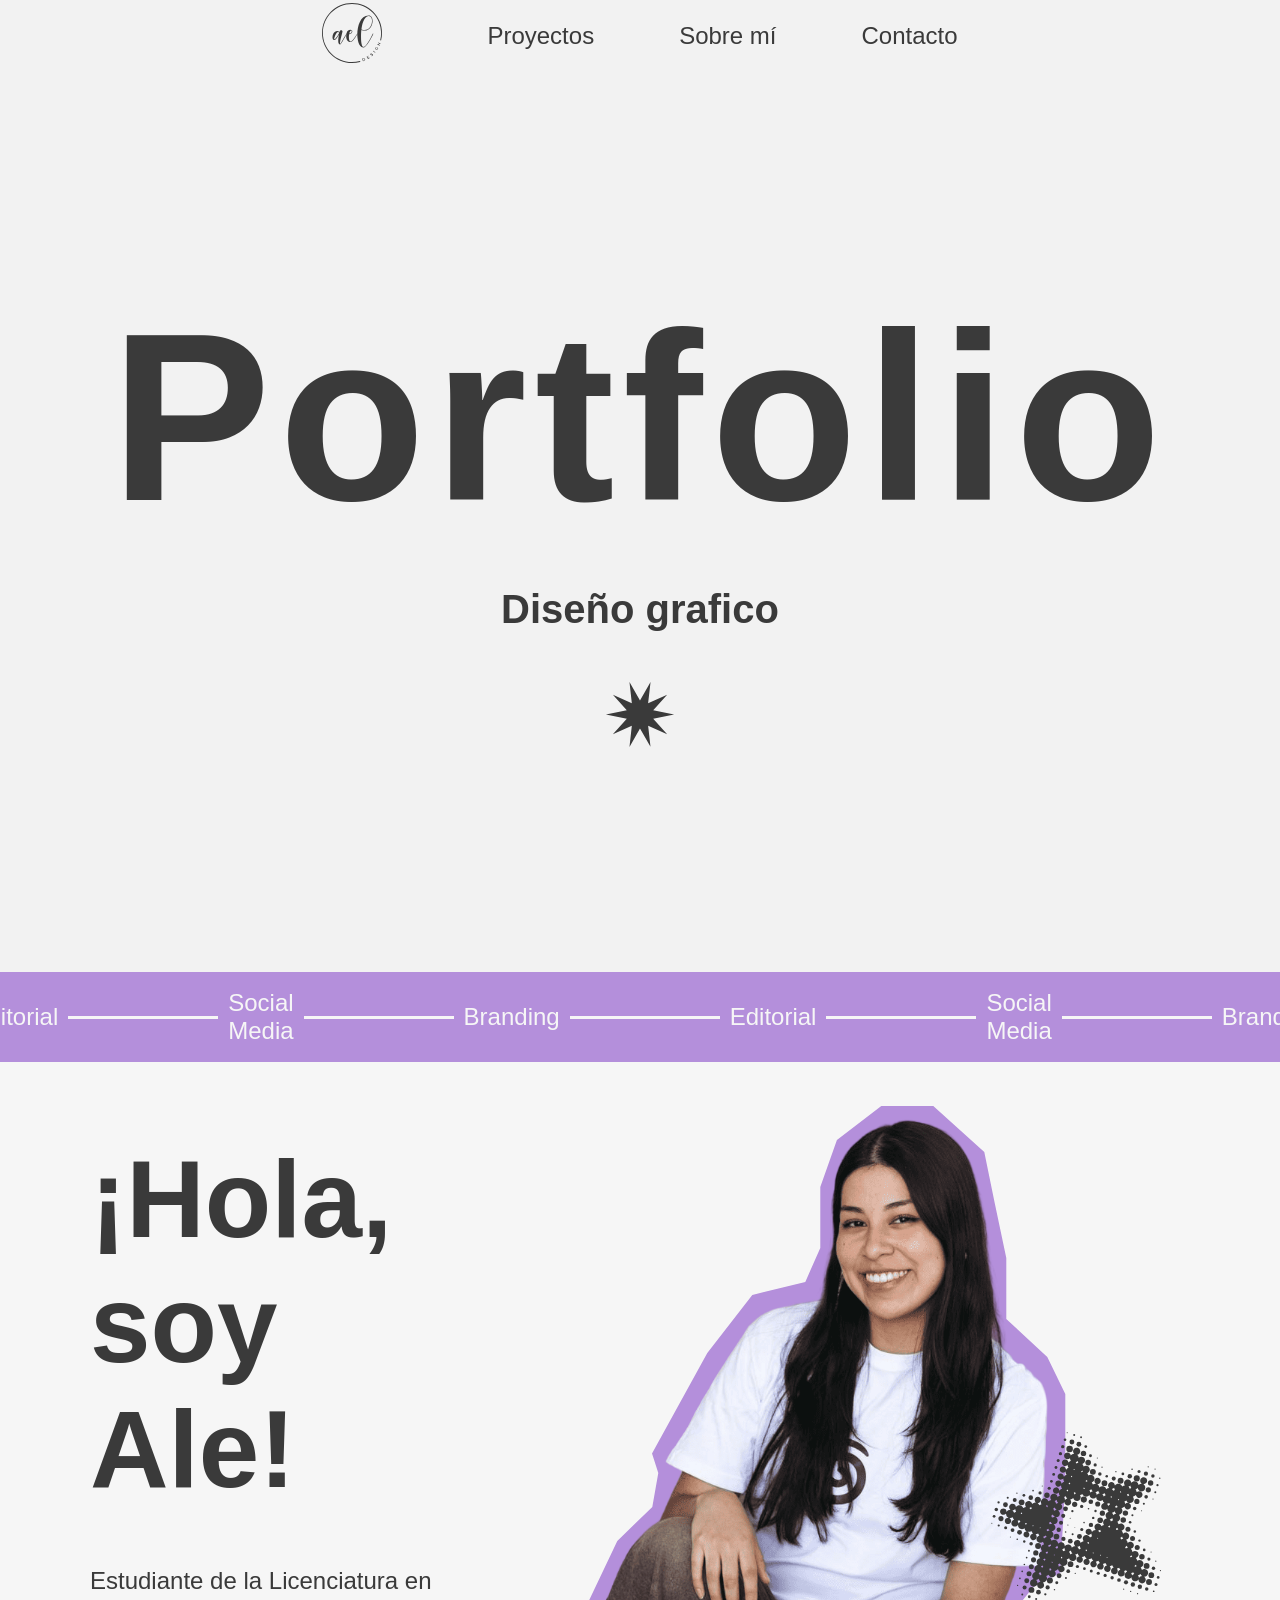
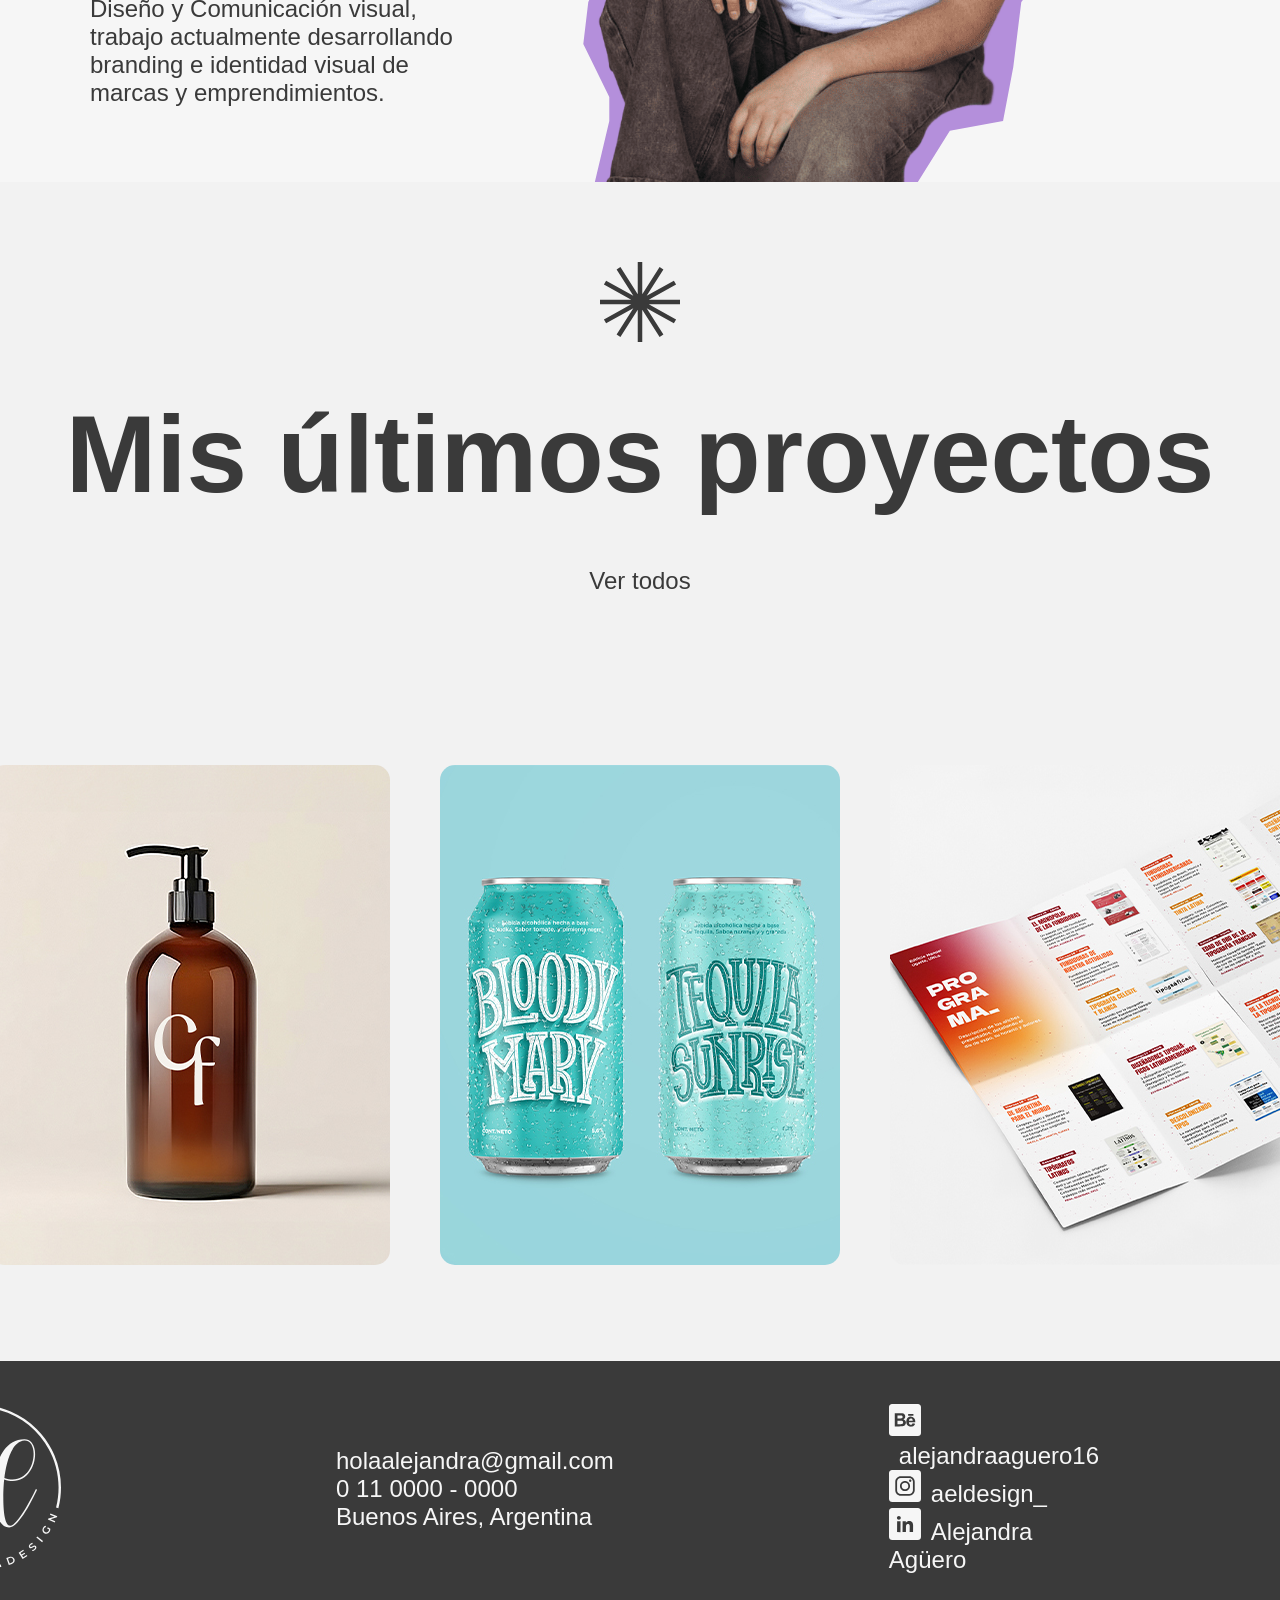
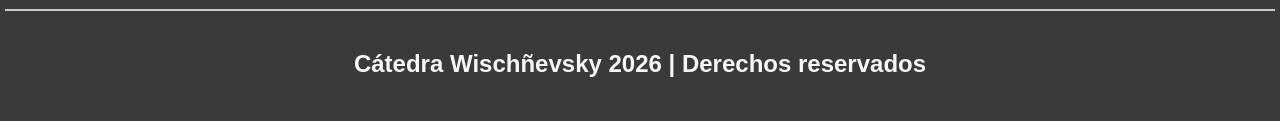
==== index.html @ f263f350 "commit" ====
<!DOCTYPE html>
<html>

<head>
    <meta charset="UTF-8" />
    <title>Portfolio Alejandra Agüero</title>
    <link rel="icon" type="image/x-icon" href="img/logo_estrella.ico">
    <link href="estilos.css" rel="stylesheet" type="text/css">

    <script>
        function cambiarDisplay(visibilidadNueva) {
            document.getElementById("galeria").style.display = visibilidadNueva
        }
        function mostrarGaleria() {
            cambiarDisplay('flex')
        }
        function ocultarGaleria() {
            cambiarDisplay('none')
        }
    </script>
</head>

<body>
    <header>
        <a href="index.html"><img src="img/logo-ael.svg" alt="Logotipo Ael" width="60" height="60" /></a>
        <nav>
            <a href="proyectos.html">Proyectos</a>
            <a href="#">Sobre mí</a>
            <a href="contacto.html">Contacto</a>
        </nav>
    </header>

    <main>
        <section id="hero">
            <h1>Portfolio</h1>
            <h3>Diseño grafico</h3>
            <img src="img/estrella-icono.svg" alt="" width="70" height="65" />
        </section>

        <section id="banner">
            <p>Branding</p>
            <img src="img/linea-blanca-corta.svg" alt="" width="150" height="3" />
            <p>Editorial</p>
            <img src="img/linea-blanca-corta.svg" alt="" width="150" height="3" />
            <p>Social Media</p>
            <img src="img/linea-blanca-corta.svg" alt="" width="150" height="3" />
            <p>Branding</p>
            <img src="img/linea-blanca-corta.svg" alt="" width="150" height="3" />
            <p>Editorial</p>
            <img src="img/linea-blanca-corta.svg" alt="" width="150" height="3" />
            <p>Social Media</p>
            <img src="img/linea-blanca-corta.svg" alt="" width="150" height="3" />
            <p>Branding</p>
            <img src="img/linea-blanca-corta.svg" alt="" width="150" height="3" />
            <p>Editorial</p>
        </section>

        <article id="intro">
            <div id="textos">
                <h2>¡Hola, soy Ale!</h2>
                <p>Estudiante de la Licenciatura en Diseño y Comunicación visual, trabajo actualmente desarrollando
                    branding e identidad visual de marcas y emprendimientos.</p>
            </div>
            <div id="foto">
                <img src="img/foto-ale.svg" alt="" width="670" height="695" />
            </div>
        </article>

        <div id="titulos">
            <img src="img/sol-icono.svg" alt="" width="80" height="80" />
            <h2>Mis últimos proyectos</h2>
            <p>Ver todos</p>
        </div>

        <section id="miniaturas">
            <a href="#foto-1"><img src="img/galeria/foto-1-thumbnail.jpg" width="400px" height="500px"
                    alt="Casa Foresta" onClick="mostrarGaleria()"></a>
            <a href="#foto-2"><img src="img/galeria/foto-2-thumbnail.jpg" width="400px" height="500px" alt="Piña Colada"
                    onClick="mostrarGaleria()"></a>
            <a href="#foto-3"><img src="img/galeria/foto-3-thumbnail.jpg" width="400px" height="500px"
                    alt="Exponiendo Tipografia" onClick="mostrarGaleria()"></a>
        </section>

        <section id="galeria">
            <div id="fondo-galeria">
                <ul id="galeria-oculta">
                    <li class="fraccion-galeria" id="foto-1">
                        <a href="#" class="primer-ultima-flecha"> <img src="img/galeria/back.svg" width="20px"
                                height="30px" alt="Anterior"></a>
                        <img class="close" src="img/galeria/close.svg" alt="Cerrar" width="30px" height="30px"
                            onClick="ocultarGaleria()">
                        <a href="#foto-2"><img src="img/galeria/next.svg" width="20px" height="30px"
                                alt="Siguiente"></a>
                    </li>
                    <li class="fraccion-galeria" id="foto-2">
                        <a href="#foto-1"><img src="img/galeria/back.svg" width="20px" height="30px" alt="Anterior"></a>
                        <img class="close" src="img/galeria/close.svg" alt="Cerrar" width="30px" height="30px"
                            onClick="ocultarGaleria()">
                        <a href="#foto-3"><img src="img/galeria/next.svg" width="20px" height="30px"
                                alt="Siguiente"></a>
                    </li>
                    <li class="fraccion-galeria" id="foto-3">
                        <a href="#foto-2"><img src="img/galeria/back.svg" width="20px" height="30px" alt="Anterior"></a>
                        <img class="close" src="img/galeria/close.svg" alt="Cerrar" width="30px" height="30px"
                            onClick="ocultarGaleria()">
                        <a href="#" class="primer-ultima-flecha"><img src="img/galeria/next.svg" width="20px"
                                height="30px" alt="Siguiente"></a>
                    </li>
                </ul>
            </div>
        </section>
    </main>

    <footer>
        <div id="contacto">
            <div>
                <img src="img/logo-ael-blanco.svg" alt="" width="165" height="165" />
            </div>
            <div class="info">
                <ul>
                    <li>holaalejandra@gmail.com</li>
                    <li>0 11 0000 - 0000</li>
                    <li>Buenos Aires, Argentina</li>
                </ul>
            </div>
            <div class="info">
                <div class="redes">
                    <ul>
                        <li><img src="img/icono-behance.svg" alt="" width="32" height="32" /><a
                                href="#">alejandraaguero16</a></li>
                        <li><img src="img/icono-instagram.svg" alt="" width="32" height="32" /><a
                                href="#">aeldesign_</a></li>
                        <li><img src="img/icono-linkedin.svg" alt="" width="32" height="32" /><a href="#">Alejandra
                                Agüero</a></li>

                    </ul>
                </div>
            </div>
            <ul>

        </div>
        <div>
            <img src="img/linea-blanca-larga.svg" alt="" width="1270" height="32" />
        </div>
        <h4>Cátedra Wischñevsky 2026 | Derechos reservados</h4>

    </footer>
</body>

</html>
---- estilos.css ----
@charset "utf-8";

@font-face {
    font-family: "Darker Grotesque Regular";
    src: url(fonts/Darker_Grotesque/DarkerGrotesque-Regular.ttf) format(ttf);
    font-weight: 500;
    font-style: normal;
}

@font-face {
    font-family: "Asta Sans Semibold";
    src: url(fonts/Asta_Sans/AstaSans-SemiBold.ttf) format(ttf);
    font-weight: 600;
    font-style: normal;
}

@font-face {
    font-family: "Asta Sans Regular";
    src: url(fonts/Asta_Sans/AstaSans-Regular.ttf) format(ttf);
    font-weight: 400;
    font-style: normal;
}

* {
    margin: 0;
    padding: 0;
    box-sizing: border-box;
    list-style: none;
    text-decoration: none;
}

body {
    background-color: #F2F2F2;
    color: #3A3A3A;
    display: flex;
    flex-direction: column;
    justify-content: space-between;
    min-height: 100vh;
    width: 100vw;
}

h1 {
    font-family: "Darker Grotesque Regular", sans-serif;
    font-size: 15rem;
    line-height: 15rem;
    letter-spacing: 0.5rem;
}

h2 {
    font-family: "Darker Grotesque Regular", sans-serif;
    font-size: 6.8rem;
}

h3 {
    font-family: "Asta Sans Semibold", sans-serif;
    font-size: 2.5rem;
}

h4,
ul,
li,
label,
input,
option {
    font-family: "Darker Grotesque Regular", sans-serif;
    font-size: 1.5rem;
}

p {
    font-family: "Asta Sans Regular", sans-serif;
    font-size: 1.5rem;
    max-width: 650px;
}

a {
    text-decoration: none;
    font-family: "Darker Grotesque Regular", sans-serif;
    font-size: 1.5rem;
    text-decoration: none;
    color: #3A3A3A;
}

header {
    height: 8vh;
    display: flex;
    align-items: center;
    justify-content: center;
    gap: 105px;
}

nav {
    display: flex;
    align-items: center;
    gap: 85px;
}

#hero {
    height: 100vh;
    display: flex;
    flex-direction: column;
    justify-content: center;
    align-items: center;
    gap: 50px;

}

#banner {
    height: 10vh;
    background-color: #B48FDB;
    color: #F6F6F6;
    display: flex;
    justify-content: center;
    align-items: center;
    align-self: stretch;
    gap: 10px;
}

#intro {
    height: 80vh;
    background-color: #F6F6F6;
    display: flex;
    padding: 0 90px;
    justify-content: center;
    align-items: center;
    gap: 60px;
}

#intro #textos {
    display: flex;
    flex-direction: column;
    justify-content: center;
    gap: 55px;
}

#intro #foto {
    height: 100%;
    display: flex;
    flex-direction: column;
    justify-content: flex-end;
}

#galeria {
    height: 130vh;
    padding-left: 90px;
    display: flex;
    flex-direction: column;
    justify-content: center;
    align-items: center;
    gap: 70px;
    align-self: stretch;
}

#galeria #titulos {
    width: 100%;
    height: 20vh;
    padding: 0 90px;
    display: flex;
    align-items: center;
    gap: 40px;
}

#galeria #fotos {
    height: 80vh;
    padding: 0 90px;
    display: flex;
    align-items: center;
    gap: 60px;
    align-self: stretch;
}

.cards {
    height: 80vh;
    display: flex;
    flex-direction: column;
    align-items: flex-start;
    gap: 15px;
    border-radius: 20px;
    display: flex;
}

.cards img {
    border-radius: 20px;
}

#barra {
    padding-left: 90px;
    display: flex;
    align-items: center;
    align-self: stretch;
    gap: 15px;
}

footer {
    height: 40vh;
    display: flex;
    flex-direction: column;
    justify-content: center;
    align-items: center;
    gap: 20px;
    background-color: #3A3A3A;
    color: #F6F6F6;
}

footer #contacto {
    display: flex;
    justify-content: center;
    align-items: center;
    gap: 275px;
}

footer .info {
    display: flex;
    justify-content: center;
    align-items: center;
    gap: 20px;

}

footer .redes {
    display: flex;
    align-items: center;
    justify-content: center;
    gap: 20px;
}

footer .redes a {
    color: #F6F6F6;
    padding: 0 10px;
}

/*galeria*/

#titulos {
    display: flex;
    flex-direction: column;
    align-items: center;
    justify-content: center;
    gap: 50px;
    padding: 80px 0;
}

#miniaturas {
    padding: 90px 0;
    display: flex;
    justify-content: center;
    gap: 50px;
}

#miniaturas img {
    border-radius: 15px;
}

#galeria {
    display: none;
    width: 100vw;
    justify-content: center;
    align-items: center;
    height: 100vh;
    position: absolute;
    top: 0;
    z-index: 10;
    padding: 0;
}

#galeria li {
    display: flex;
}

#galeria-oculta {
    display: flex;
    width: 100vw;
    max-width: 1450px;
    overflow: hidden;
    z-index: 20;
}

.fraccion-galeria {
    display: flex;
    align-items: center;
    background-repeat: no-repeat;
    background-position: center;
    width: 100vw;
    min-width: 1450px;
    height: 100vh;
    justify-content: space-between;
    border-radius: 15px;
    padding: 60px 60px;

}

.primer-ultima-flecha {
    visibility: hidden;
}

.close {
    position: absolute;
    top: 40px;
    right: 2%;
}

/*------IDS CON LAS IMÁGENES DE LA GALERÍA-------*/

#foto-1 {
    background-image: url("img/galeria/foto-1.jpg");
    border-radius: 20px;
}

#foto-2 {
    background-image: url("img/galeria/foto-2.jpg");
    border-radius: 20px;
}

#foto-3 {
    background-image: url("img/galeria/foto-3.jpg");
    border-radius: 20px;
}

#fondo-galeria {
    background-color: black;
    opacity: 0.9;
    position: fixed;
    top: 0;
    width: 100vw;
    height: 100vh;
    z-index: 0;
    display: flex;
    align-content: center;
    justify-content: center;
    background-color: #B48FDB;
}

/*segundo html: proyectos*/

#proyectos {
    display: flex;
    padding: 80px 0;
    flex-direction: column;
    align-items: center;
    gap: 50px;
}

#tituloproyec {
    display: flex;
    flex-direction: column;
    align-items: center;
    gap: 50px;
}

.proyectosvideos {
    display: flex;
    flex-direction: column;
    gap: 45px;
}

.proyectosvideos div {
    display: flex;
    align-items: baseline;
    justify-items: normal;
    gap: 25px;
}

/*tercer html: formulario*/

#formulario {
    display: flex;
    height: 100vh;
    padding: 0 90px;
    align-items: center;
    justify-content: center;
    gap: 90px;
}

#trabajemos {
    display: flex;
    width: 35%;
    padding: 80px 0 0 90px;
    flex-direction: column;
    align-items: flex-start;
    gap: 10px;
    line-height: 6rem;
}

#formtexto {
    width: 25%;
    height: 70%;
    display: flex;
    flex-direction: column;
    justify-content: center;
    align-items: center;
    gap: 20px;
    background-color: #B48FDB;
    border-radius: 20px;
}

#formtexto div {
    margin-top: 20px;
    width: 100%;
}

input,
textarea,
#Opciones {
    background-color: #F2F2F2;
    width: 100%;
    border-radius: 15px;
    border-style: none;
    height: 60px;
    padding: 20px;
}

textarea {
    height: 150px;
}

.boton-form,
button {
    width: 100%;
    text-align: center;
    background-color: #3A3A3A;
    color: #F2F2F2;
    border-radius: 15px;
    border-style: none;
    padding: 20px;
}

/*media queries*/

@media queries
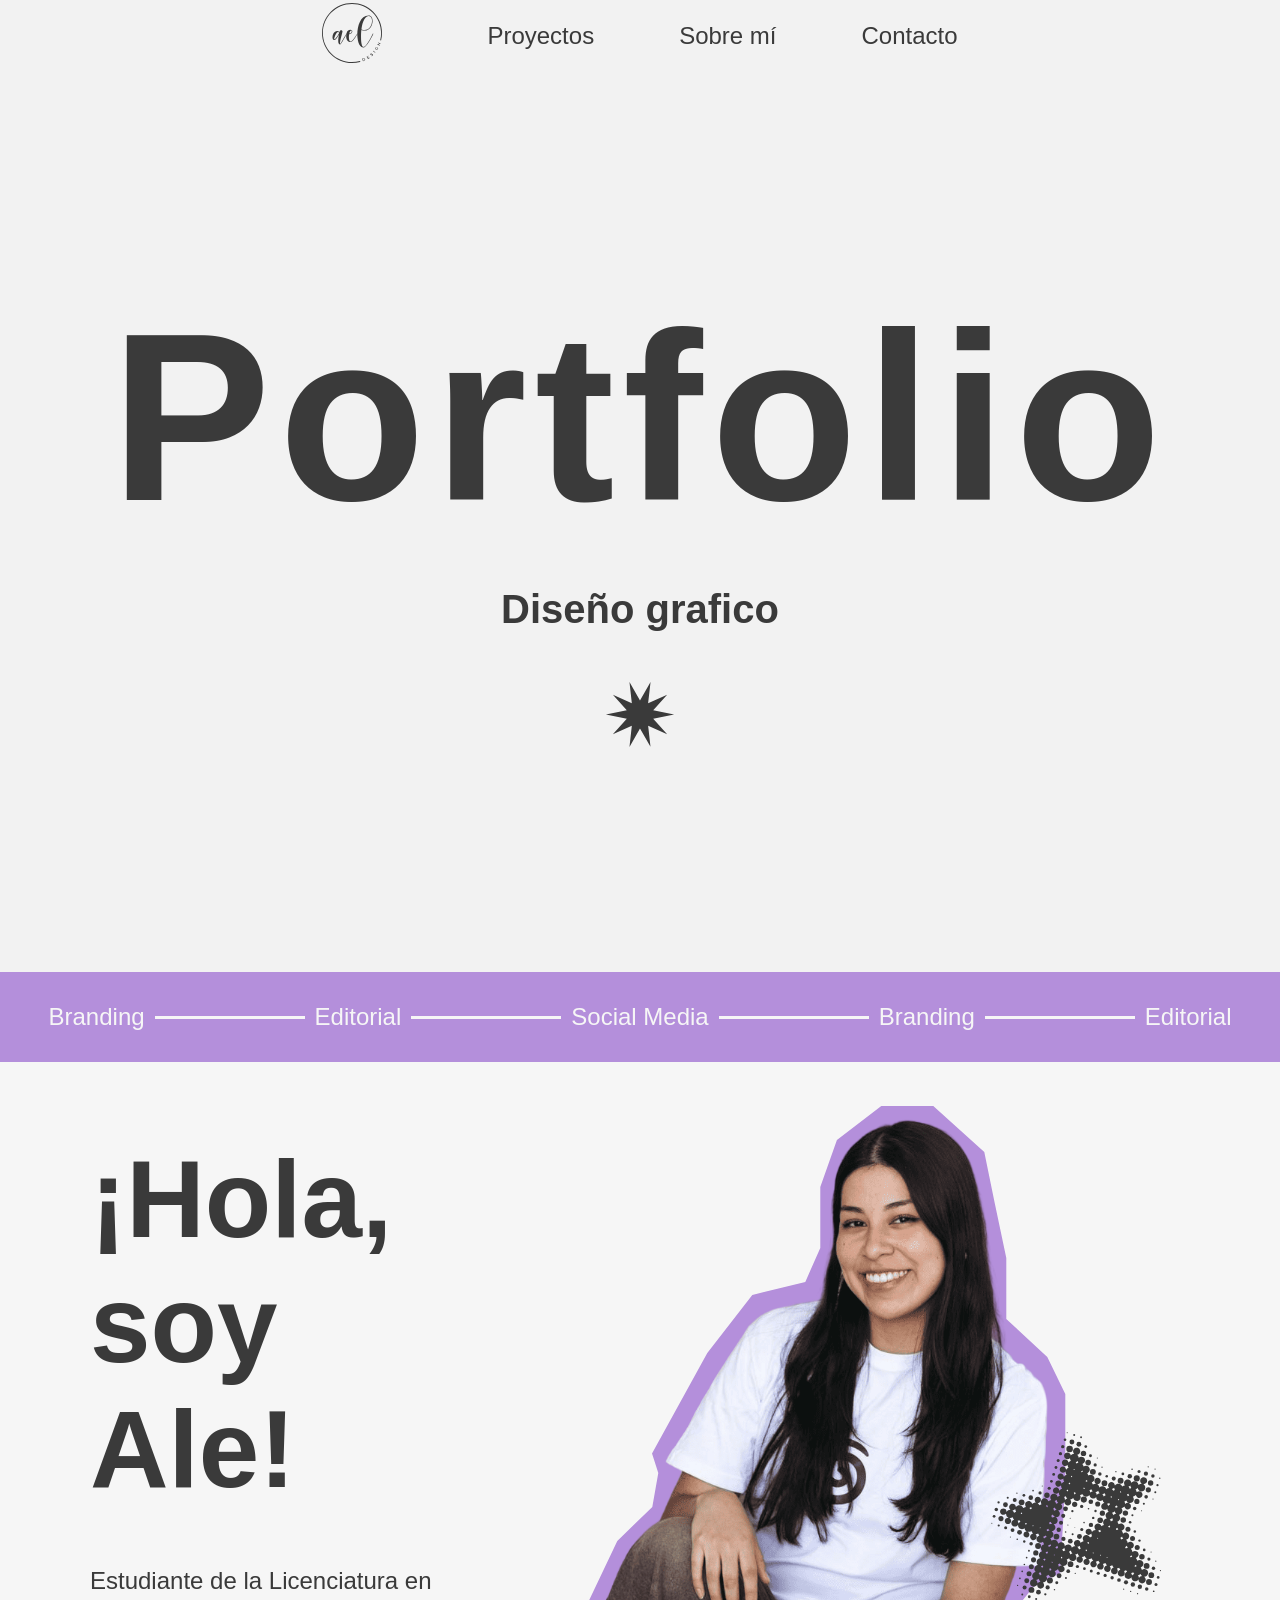
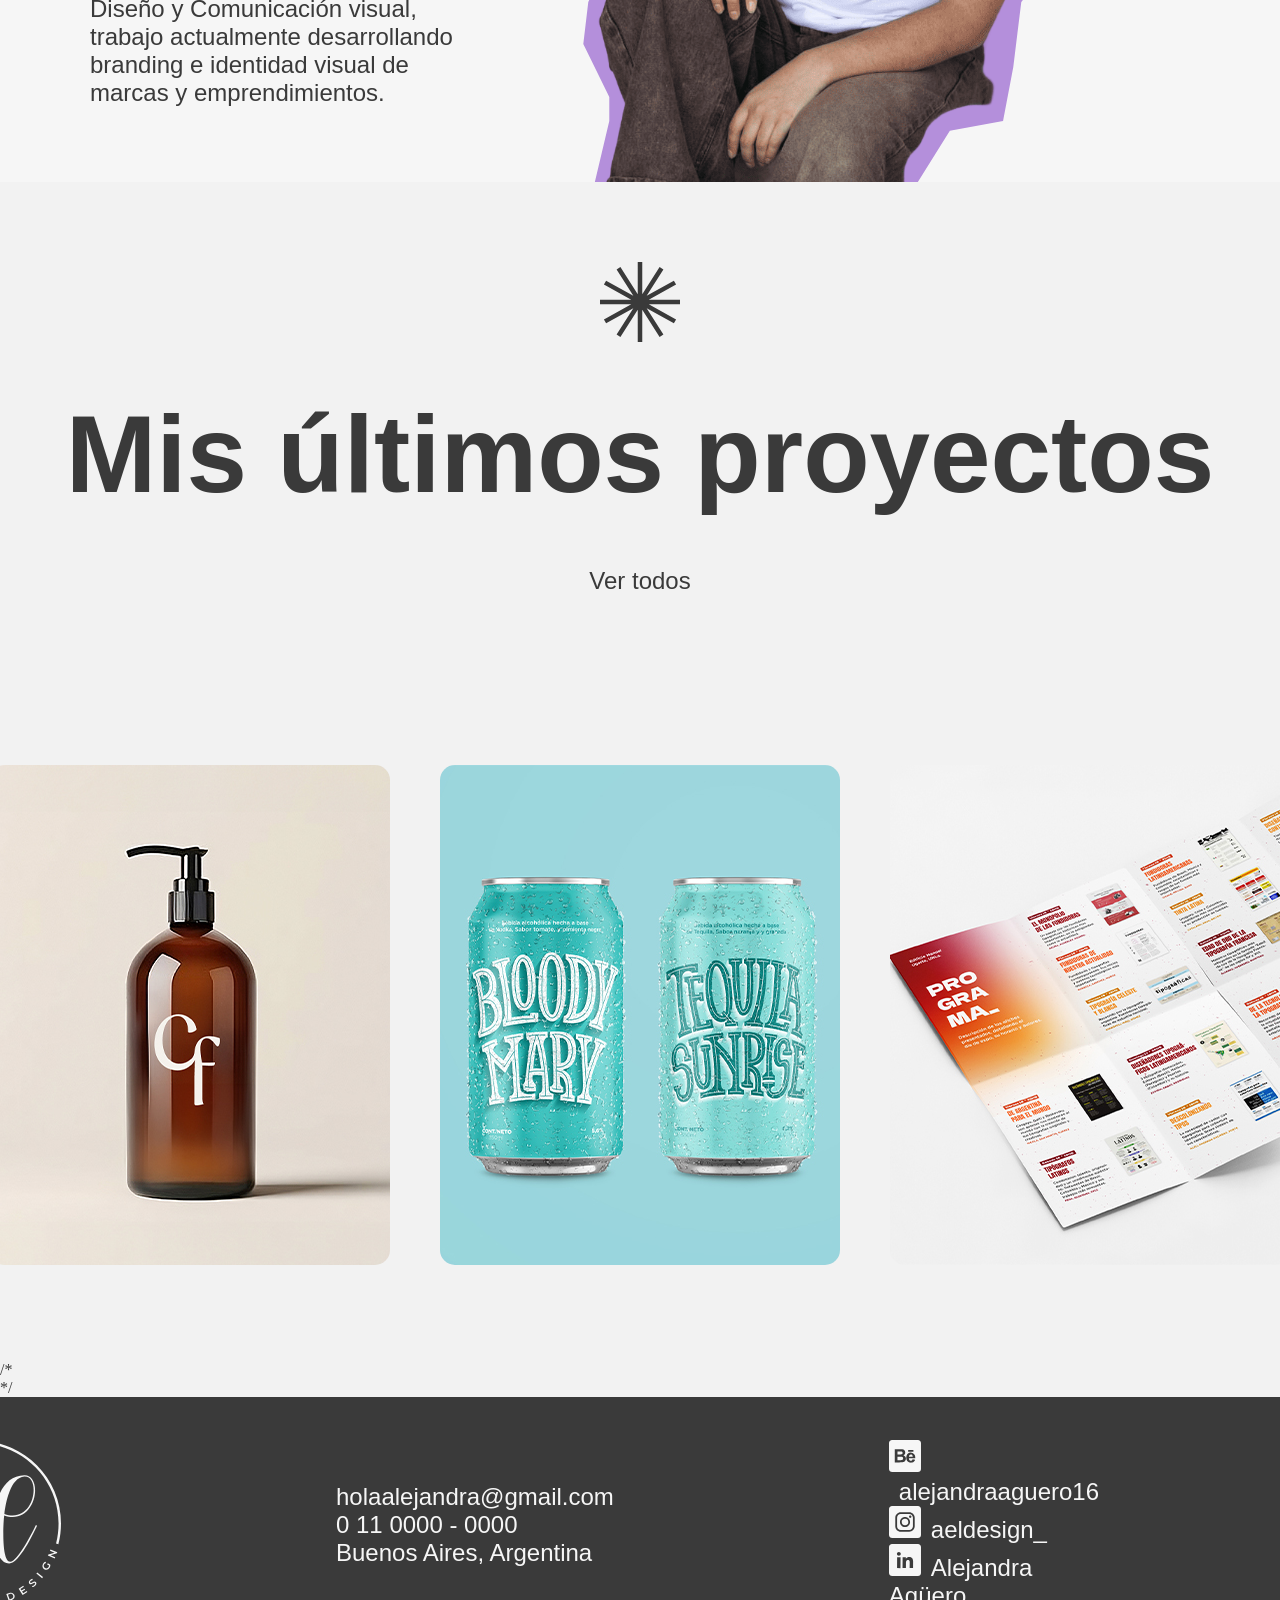
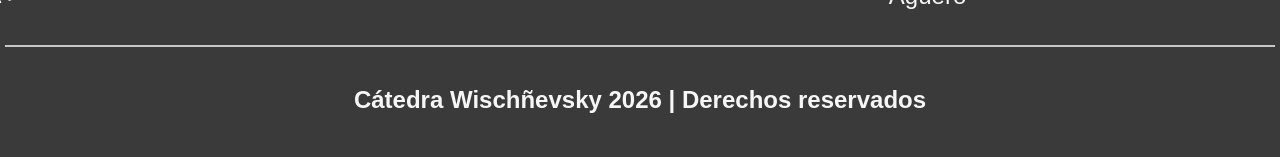
==== commit 79709ca4: "commit nuevo" ====
--- a/index.html
+++ b/index.html
@@ -3,6 +3,7 @@
 
 <head>
     <meta charset="UTF-8" />
+    <meta name="viewport" content="width=device-width, initial-scale=1.0">
     <title>Portfolio Alejandra Agüero</title>
     <link rel="icon" type="image/x-icon" href="img/logo_estrella.ico">
     <link href="estilos.css" rel="stylesheet" type="text/css">
@@ -47,12 +48,6 @@
             <p>Branding</p>
             <img src="img/linea-blanca-corta.svg" alt="" width="150" height="3" />
             <p>Editorial</p>
-            <img src="img/linea-blanca-corta.svg" alt="" width="150" height="3" />
-            <p>Social Media</p>
-            <img src="img/linea-blanca-corta.svg" alt="" width="150" height="3" />
-            <p>Branding</p>
-            <img src="img/linea-blanca-corta.svg" alt="" width="150" height="3" />
-            <p>Editorial</p>
         </section>
 
         <article id="intro">
@@ -80,7 +75,7 @@
             <a href="#foto-3"><img src="img/galeria/foto-3-thumbnail.jpg" width="400px" height="500px"
                     alt="Exponiendo Tipografia" onClick="mostrarGaleria()"></a>
         </section>
-
+/*
         <section id="galeria">
             <div id="fondo-galeria">
                 <ul id="galeria-oculta">
@@ -109,7 +104,7 @@
                 </ul>
             </div>
         </section>
-    </main>
+    </main>*/
 
     <footer>
         <div id="contacto">
--- a/estilos.css
+++ b/estilos.css
@@ -240,6 +240,7 @@
 }
 
 #miniaturas {
+    width: 100vw;
     padding: 90px 0;
     display: flex;
     justify-content: center;
@@ -425,4 +426,44 @@
 
 /*media queries*/
 
-@media queries+@media screen and (max-width: 500px) {
+
+    * {
+        display: flex;
+        flex-direction: column;
+    }
+
+    h1{
+        font-size: 3rem;
+    }
+
+    h2{
+        font-size: 2rem;
+    }
+    h3{
+        font-size: 1rem;
+    }
+
+    p{
+    font-size: 0.8rem;
+    }
+
+    #intro {
+        flex-direction: column;
+    }
+
+    #banner{
+        visibility: hidden;
+    }
+
+    #intro #textos {
+        text-align: center;
+        background-color: #440687;
+    }
+
+    #intro #foto{
+        width: 20px;
+        height: 30px;
+    }
+
+}
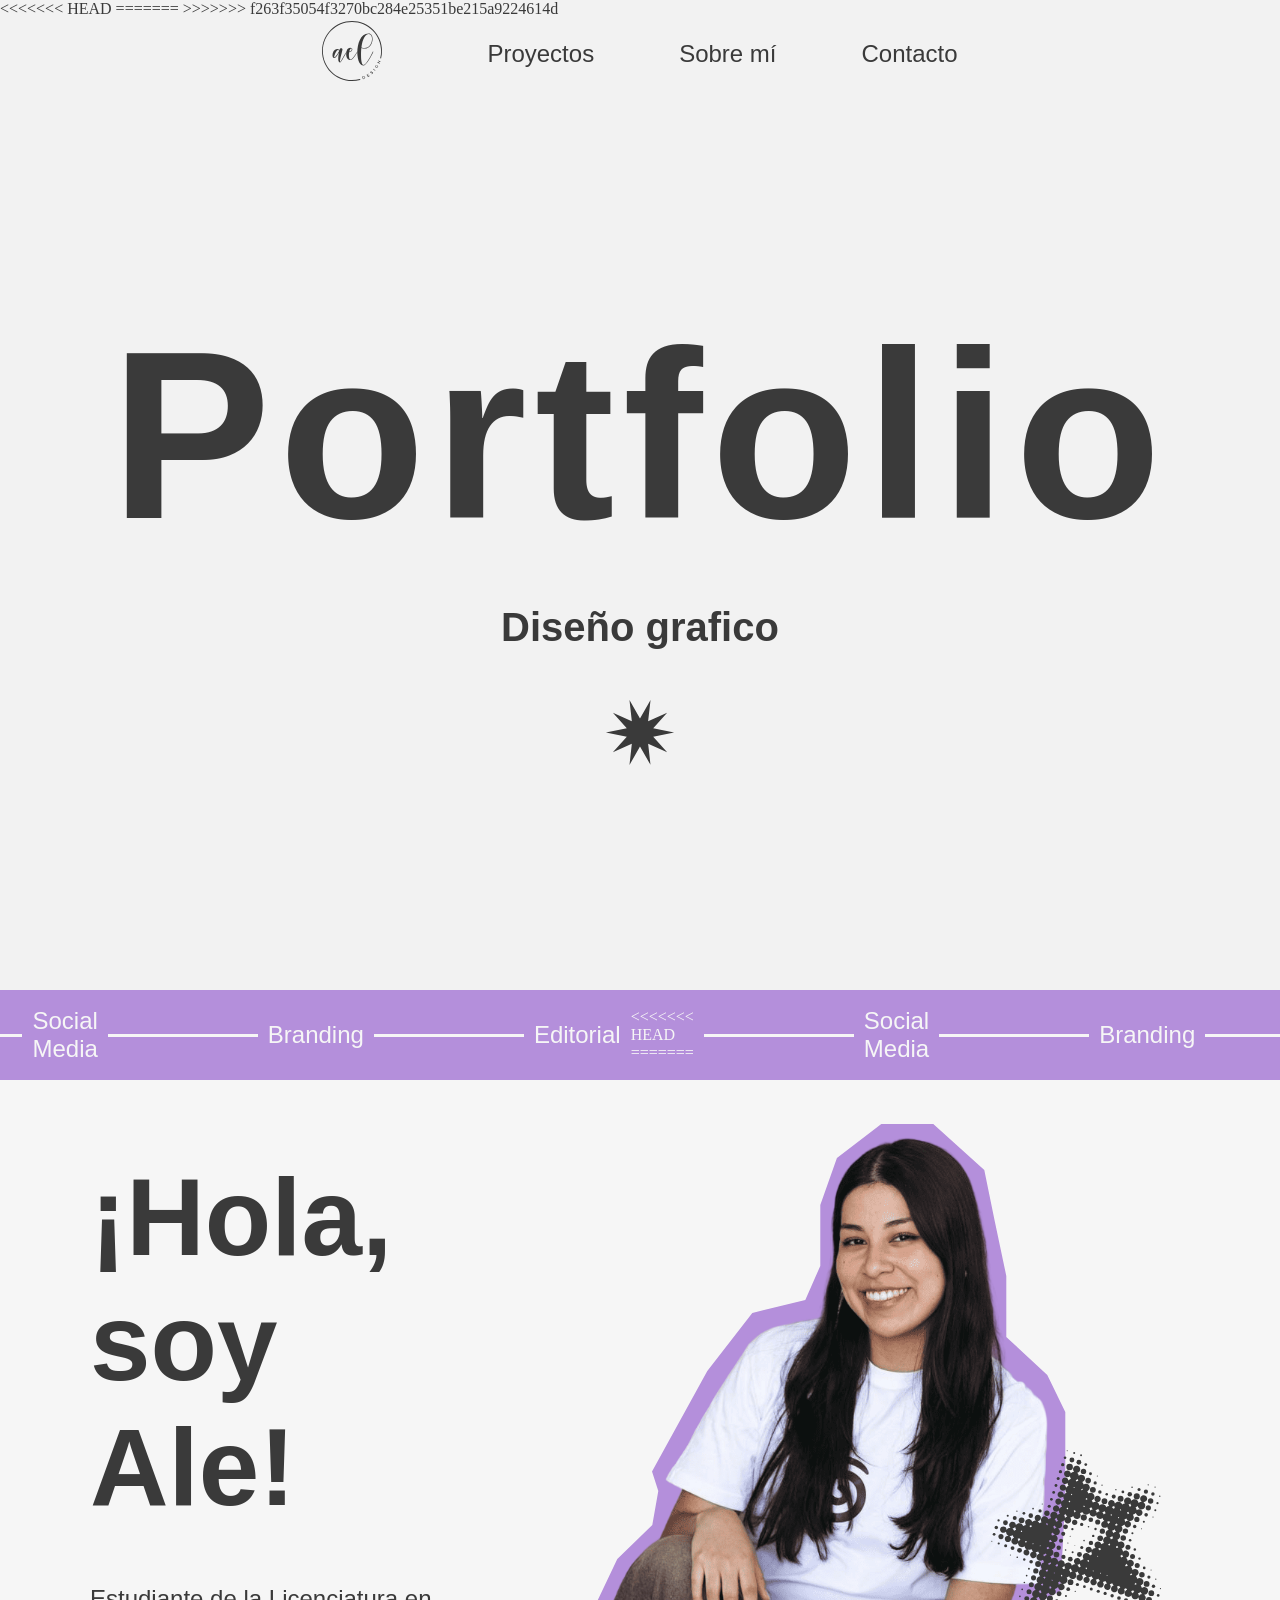
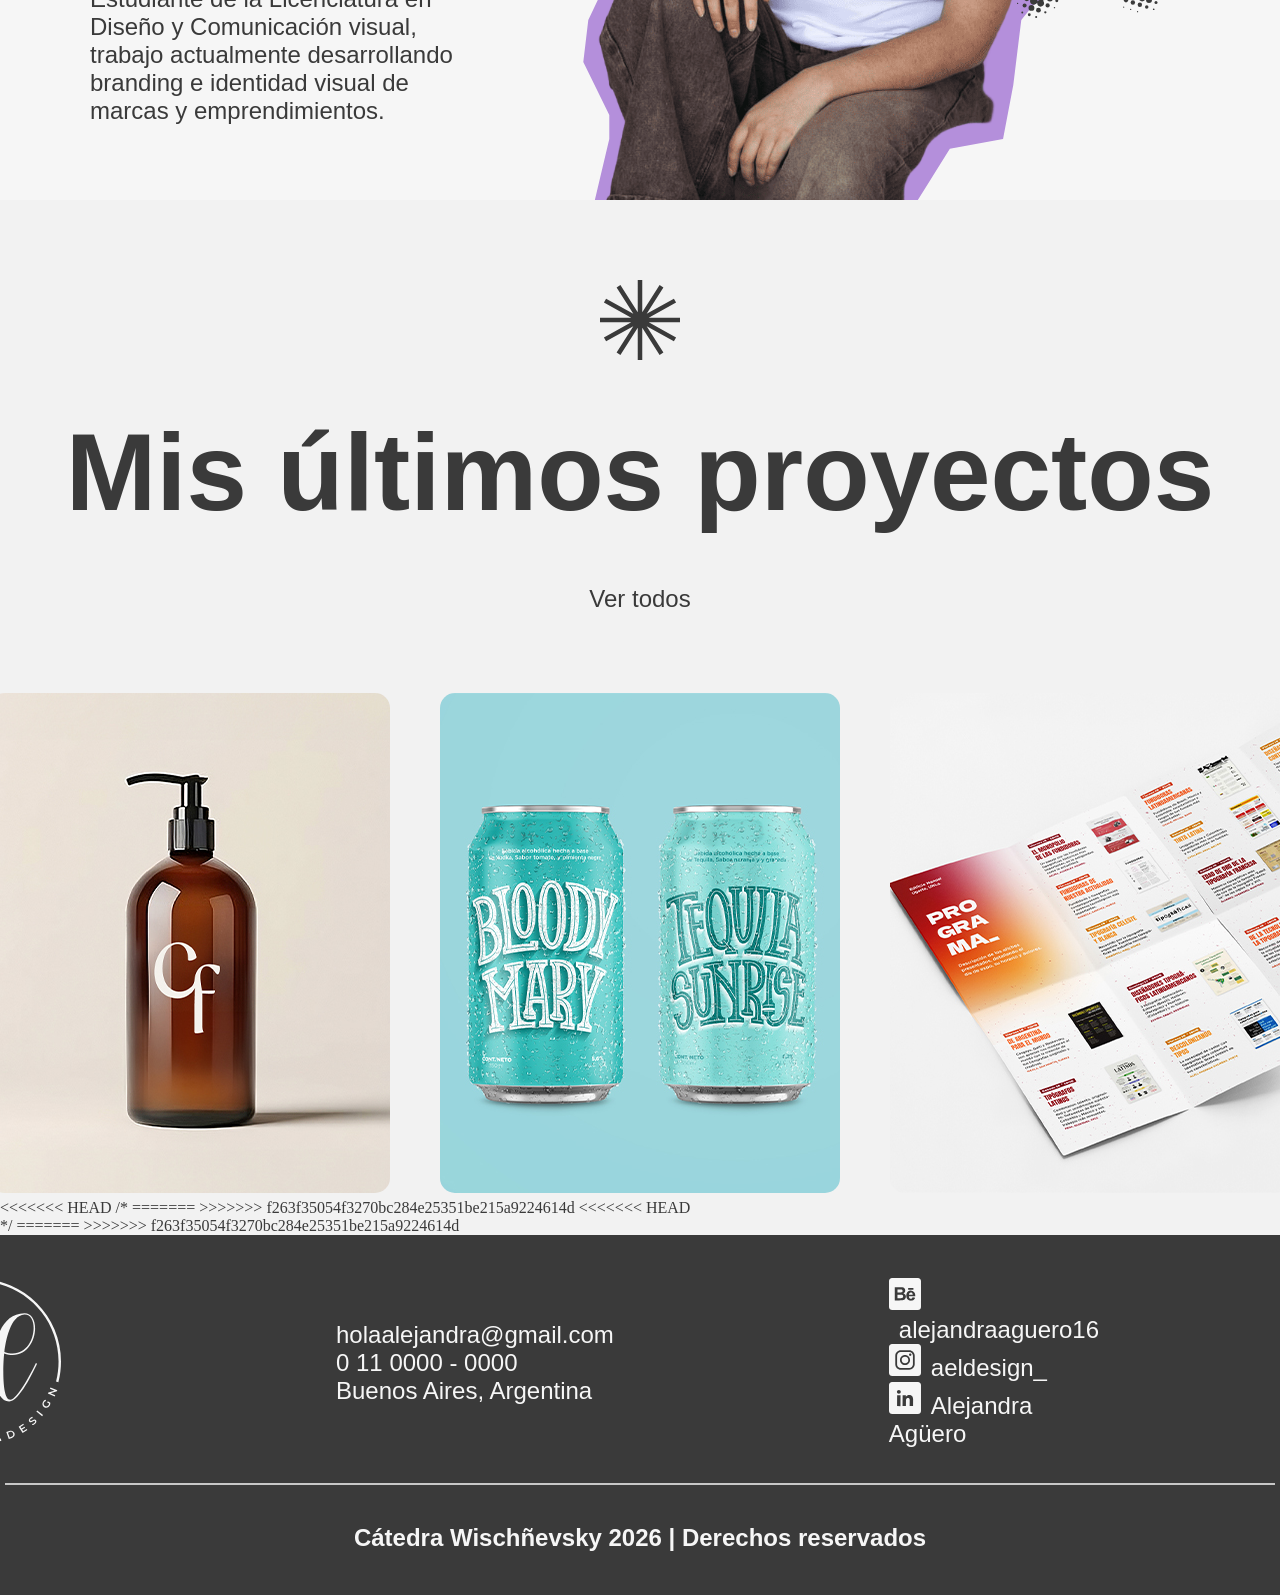
==== commit 72e8d47a: "entrega" ====
--- a/index.html
+++ b/index.html
@@ -3,7 +3,10 @@
 
 <head>
     <meta charset="UTF-8" />
+<<<<<<< HEAD
     <meta name="viewport" content="width=device-width, initial-scale=1.0">
+=======
+>>>>>>> f263f35054f3270bc284e25351be215a9224614d
     <title>Portfolio Alejandra Agüero</title>
     <link rel="icon" type="image/x-icon" href="img/logo_estrella.ico">
     <link href="estilos.css" rel="stylesheet" type="text/css">
@@ -48,6 +51,15 @@
             <p>Branding</p>
             <img src="img/linea-blanca-corta.svg" alt="" width="150" height="3" />
             <p>Editorial</p>
+<<<<<<< HEAD
+=======
+            <img src="img/linea-blanca-corta.svg" alt="" width="150" height="3" />
+            <p>Social Media</p>
+            <img src="img/linea-blanca-corta.svg" alt="" width="150" height="3" />
+            <p>Branding</p>
+            <img src="img/linea-blanca-corta.svg" alt="" width="150" height="3" />
+            <p>Editorial</p>
+>>>>>>> f263f35054f3270bc284e25351be215a9224614d
         </section>
 
         <article id="intro">
@@ -75,7 +87,11 @@
             <a href="#foto-3"><img src="img/galeria/foto-3-thumbnail.jpg" width="400px" height="500px"
                     alt="Exponiendo Tipografia" onClick="mostrarGaleria()"></a>
         </section>
+<<<<<<< HEAD
 /*
+=======
+
+>>>>>>> f263f35054f3270bc284e25351be215a9224614d
         <section id="galeria">
             <div id="fondo-galeria">
                 <ul id="galeria-oculta">
@@ -104,7 +120,11 @@
                 </ul>
             </div>
         </section>
+<<<<<<< HEAD
     </main>*/
+=======
+    </main>
+>>>>>>> f263f35054f3270bc284e25351be215a9224614d
 
     <footer>
         <div id="contacto">
--- a/estilos.css
+++ b/estilos.css
@@ -240,7 +240,10 @@
 }
 
 #miniaturas {
-    width: 100vw;
+<<<<<<< HEAD
+    width: 100vw;
+=======
+>>>>>>> f263f35054f3270bc284e25351be215a9224614d
     padding: 90px 0;
     display: flex;
     justify-content: center;
@@ -426,6 +429,7 @@
 
 /*media queries*/
 
+<<<<<<< HEAD
 @media screen and (max-width: 500px) {
 
     * {
@@ -466,4 +470,7 @@
         height: 30px;
     }
 
-}+}
+=======
+@media queries
+>>>>>>> f263f35054f3270bc284e25351be215a9224614d
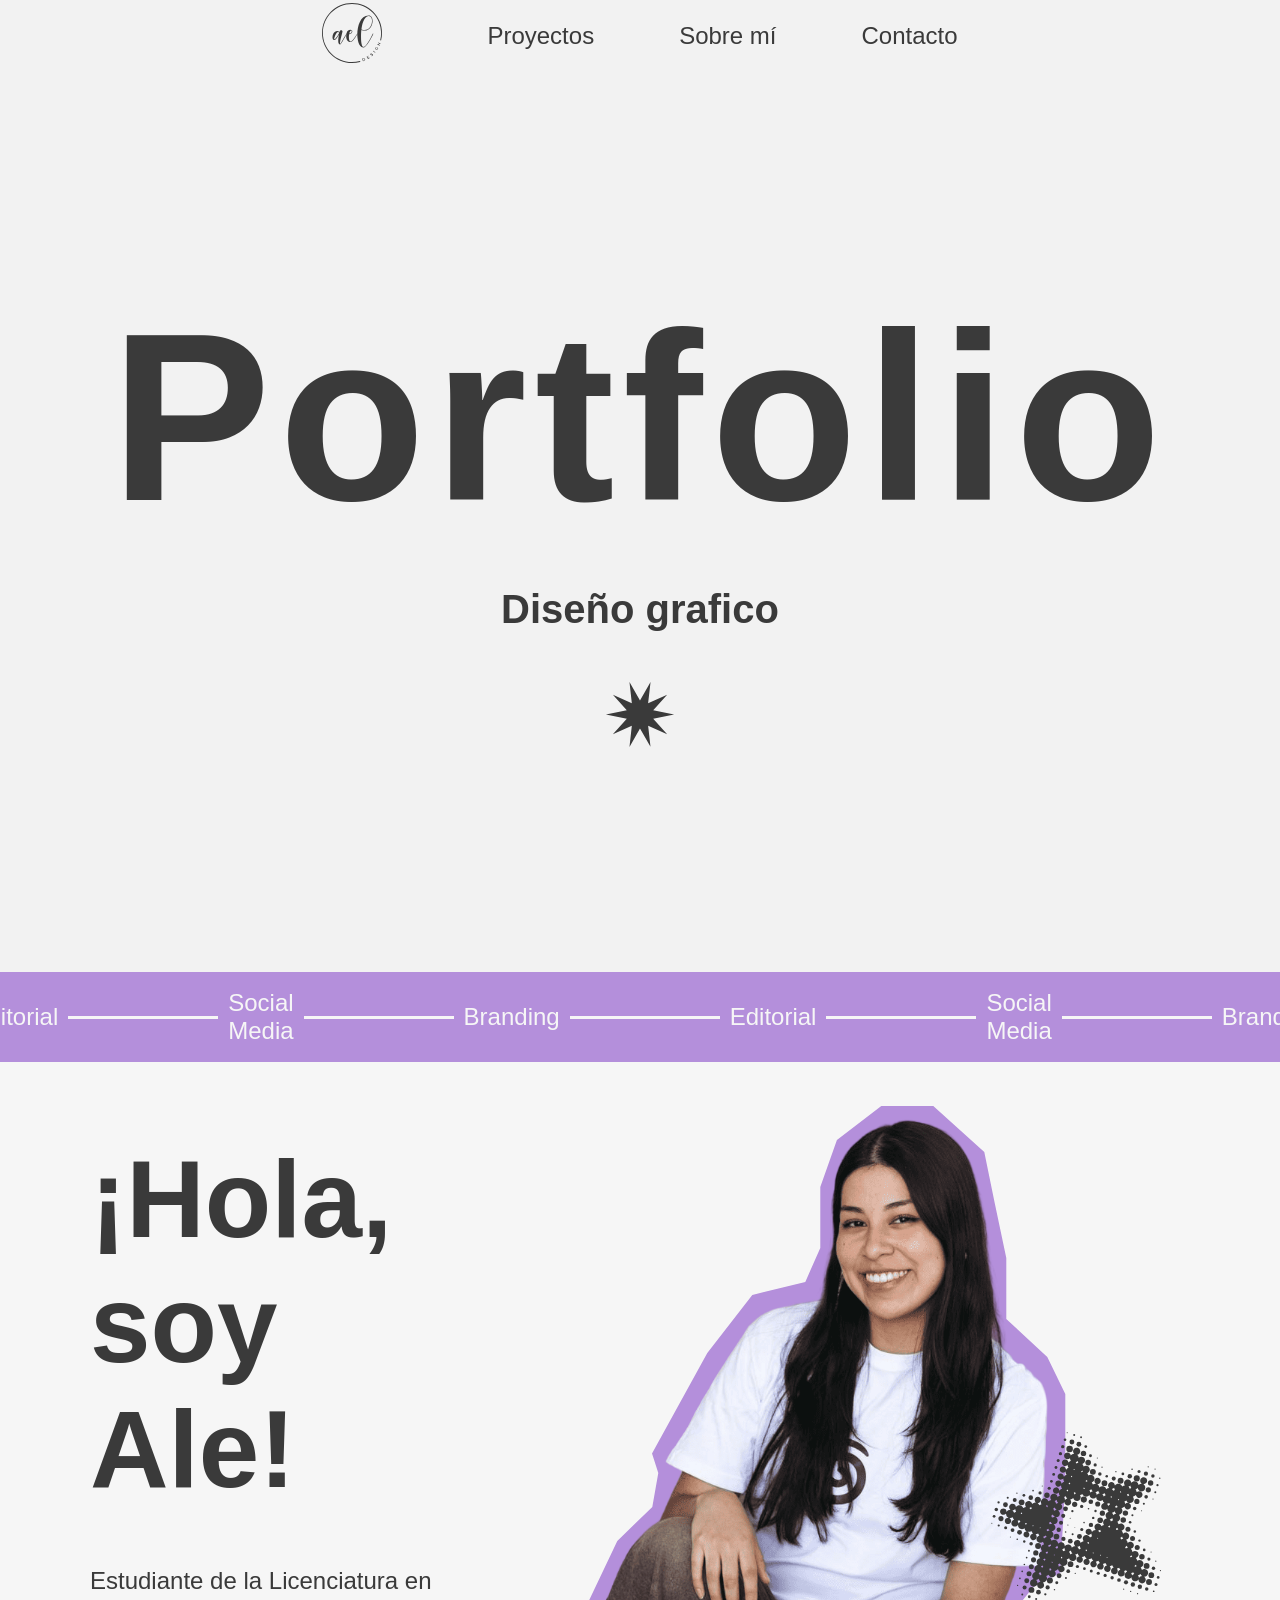
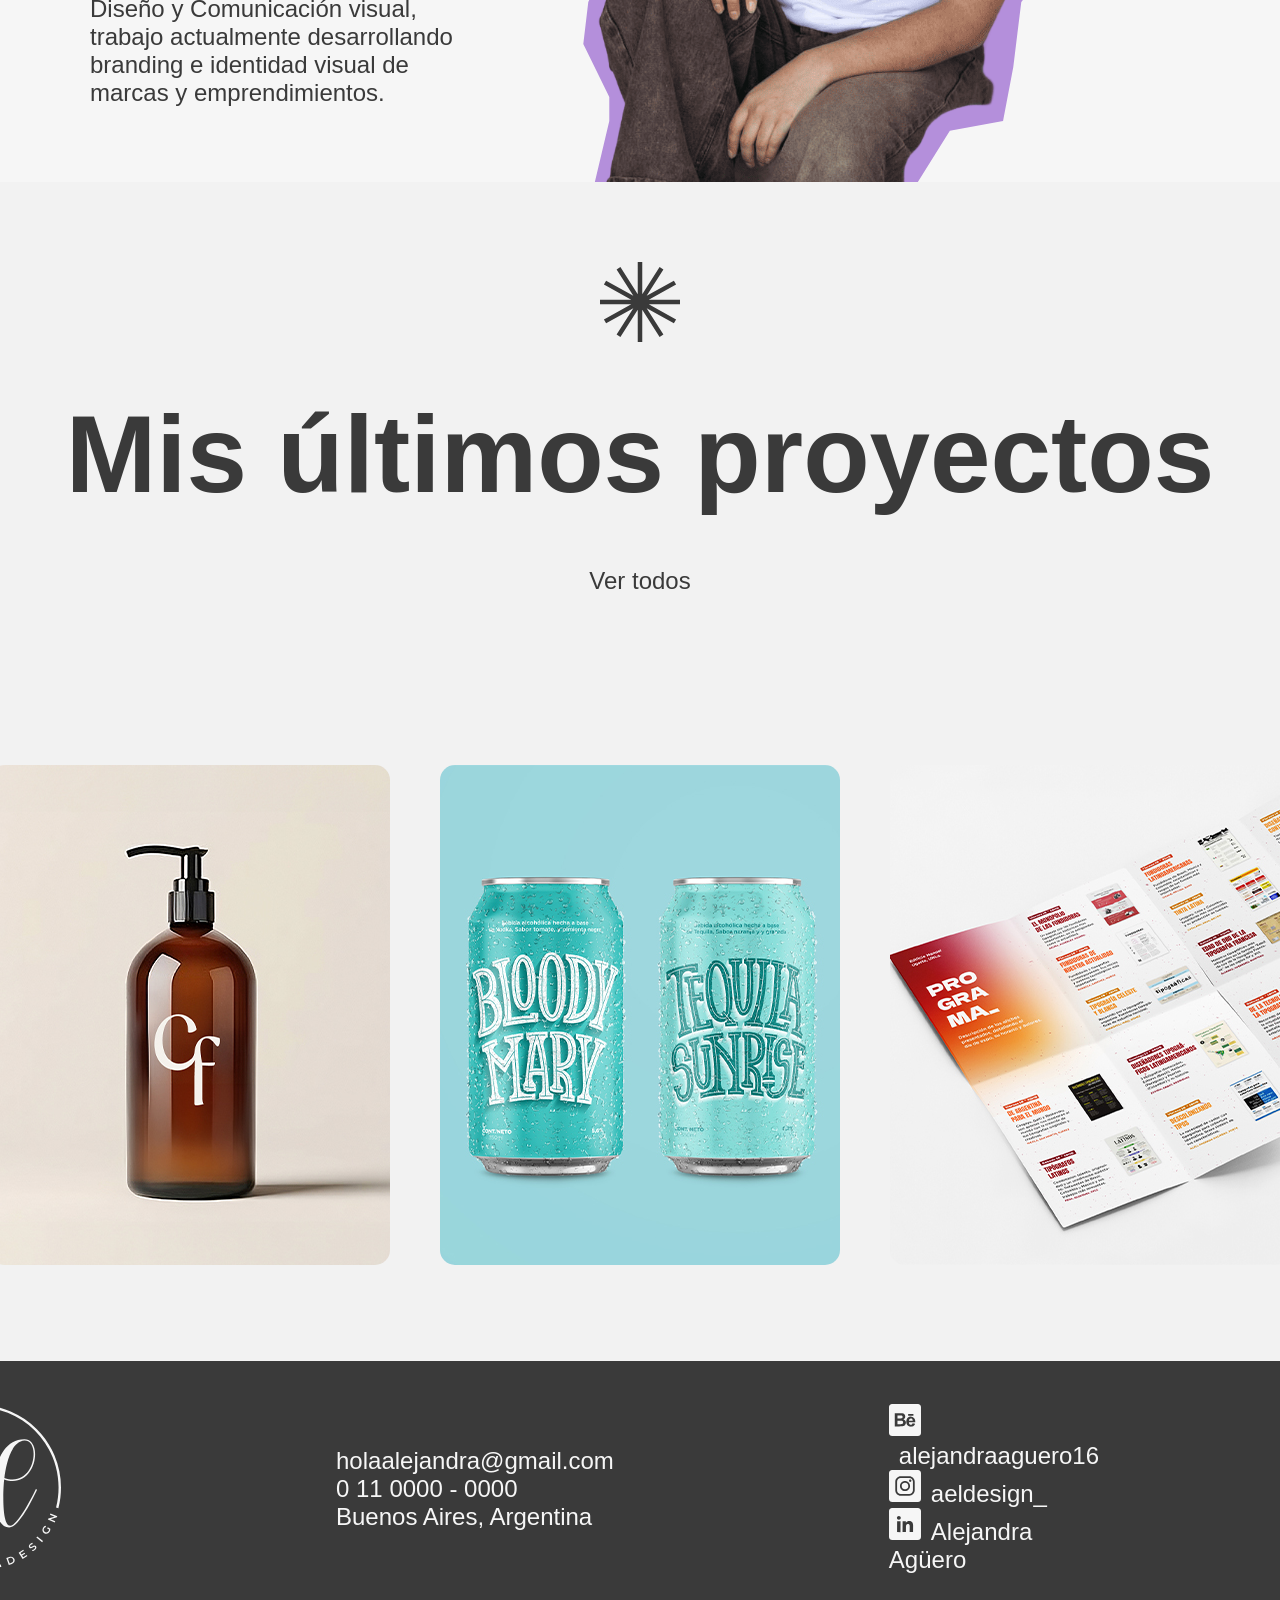
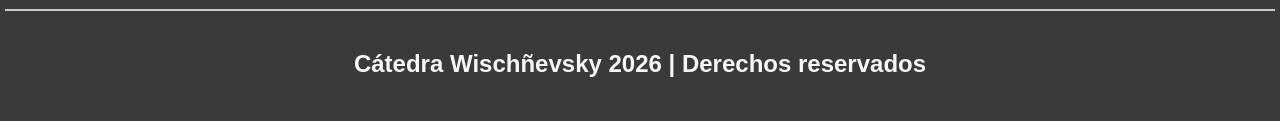
==== commit f04cd4b6: "entrega" ====
--- a/index.html
+++ b/index.html
@@ -3,10 +3,7 @@
 
 <head>
     <meta charset="UTF-8" />
-<<<<<<< HEAD
     <meta name="viewport" content="width=device-width, initial-scale=1.0">
-=======
->>>>>>> f263f35054f3270bc284e25351be215a9224614d
     <title>Portfolio Alejandra Agüero</title>
     <link rel="icon" type="image/x-icon" href="img/logo_estrella.ico">
     <link href="estilos.css" rel="stylesheet" type="text/css">
@@ -51,15 +48,12 @@
             <p>Branding</p>
             <img src="img/linea-blanca-corta.svg" alt="" width="150" height="3" />
             <p>Editorial</p>
-<<<<<<< HEAD
-=======
             <img src="img/linea-blanca-corta.svg" alt="" width="150" height="3" />
             <p>Social Media</p>
             <img src="img/linea-blanca-corta.svg" alt="" width="150" height="3" />
             <p>Branding</p>
             <img src="img/linea-blanca-corta.svg" alt="" width="150" height="3" />
             <p>Editorial</p>
->>>>>>> f263f35054f3270bc284e25351be215a9224614d
         </section>
 
         <article id="intro">
@@ -87,11 +81,7 @@
             <a href="#foto-3"><img src="img/galeria/foto-3-thumbnail.jpg" width="400px" height="500px"
                     alt="Exponiendo Tipografia" onClick="mostrarGaleria()"></a>
         </section>
-<<<<<<< HEAD
-/*
-=======
-
->>>>>>> f263f35054f3270bc284e25351be215a9224614d
+        
         <section id="galeria">
             <div id="fondo-galeria">
                 <ul id="galeria-oculta">
@@ -120,11 +110,8 @@
                 </ul>
             </div>
         </section>
-<<<<<<< HEAD
-    </main>*/
-=======
     </main>
->>>>>>> f263f35054f3270bc284e25351be215a9224614d
+    </main>
 
     <footer>
         <div id="contacto">
--- a/estilos.css
+++ b/estilos.css
@@ -240,10 +240,7 @@
 }
 
 #miniaturas {
-<<<<<<< HEAD
-    width: 100vw;
-=======
->>>>>>> f263f35054f3270bc284e25351be215a9224614d
+    width: 100vw;
     padding: 90px 0;
     display: flex;
     justify-content: center;
@@ -429,7 +426,6 @@
 
 /*media queries*/
 
-<<<<<<< HEAD
 @media screen and (max-width: 500px) {
 
     * {
@@ -466,11 +462,7 @@
     }
 
     #intro #foto{
-        width: 20px;
-        height: 30px;
-    }
-
-}
-=======
-@media queries
->>>>>>> f263f35054f3270bc284e25351be215a9224614d
+        width: 30%;
+    }
+
+}
